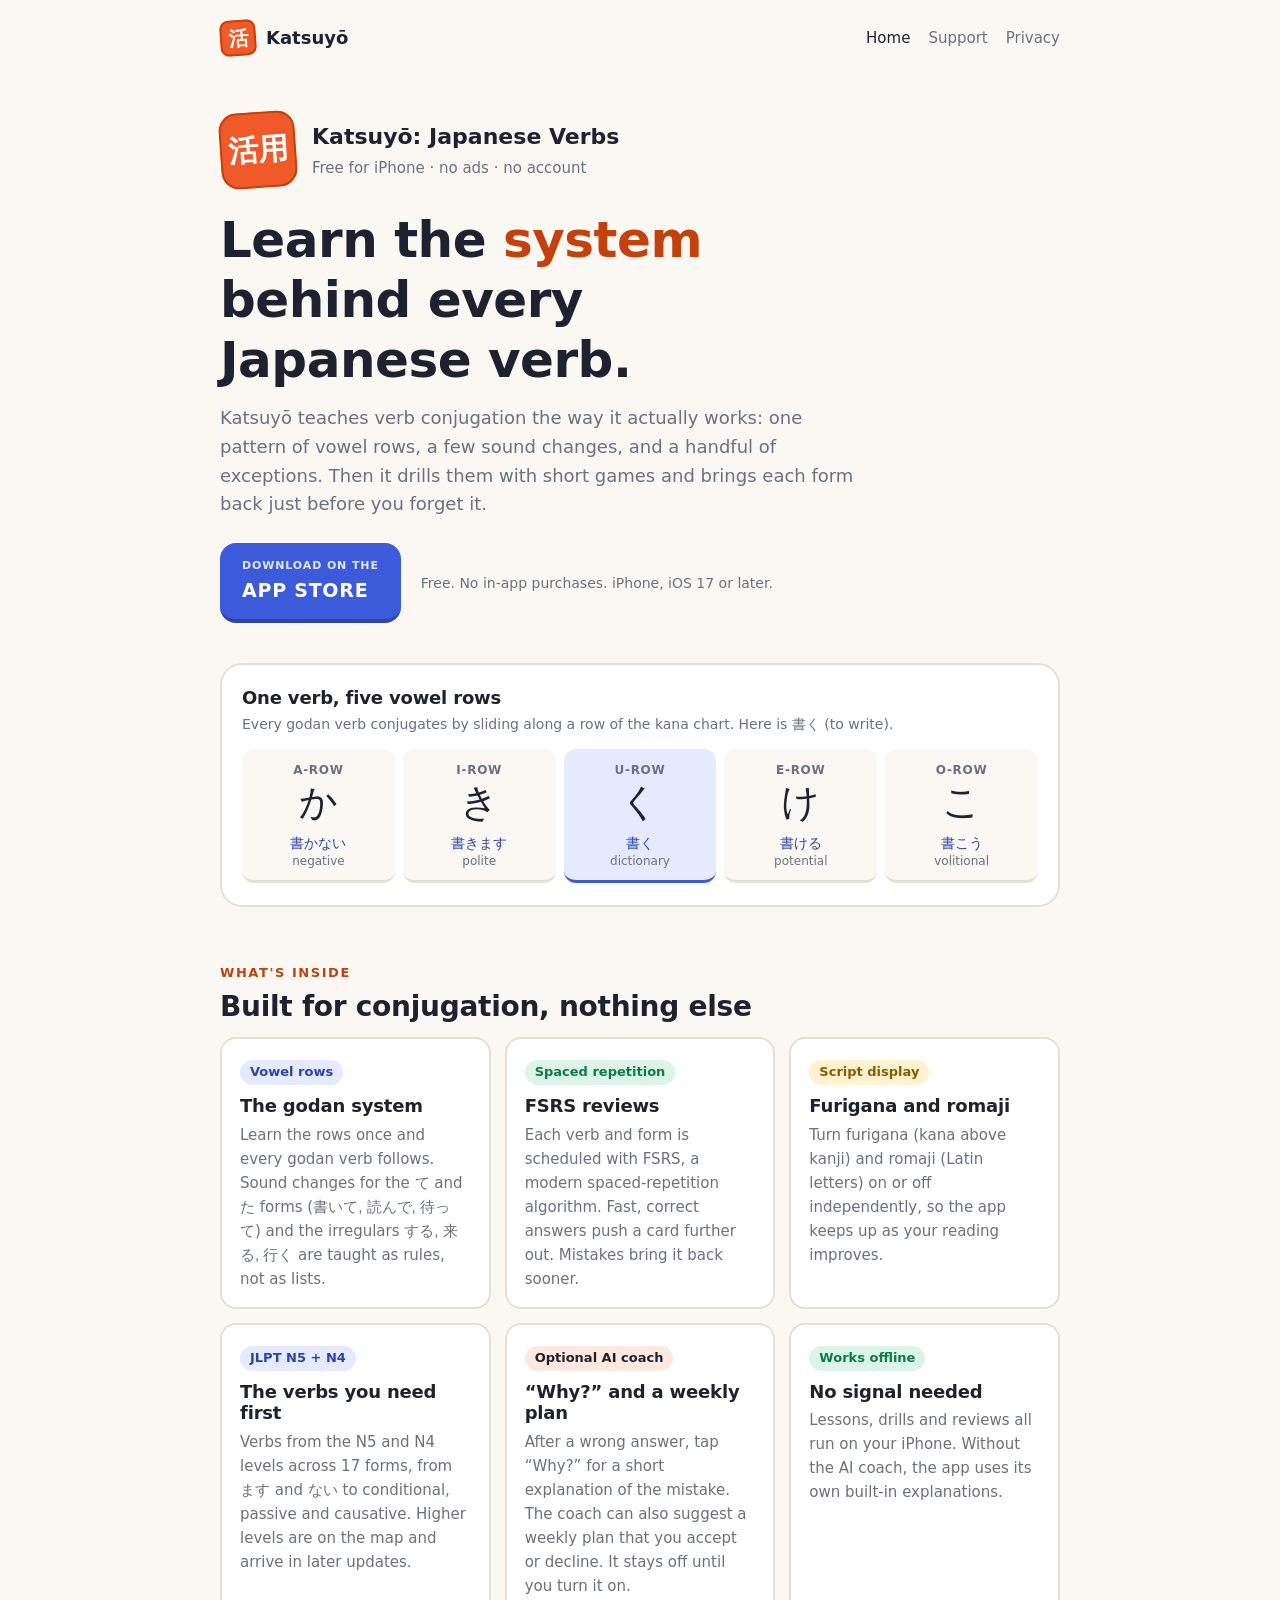
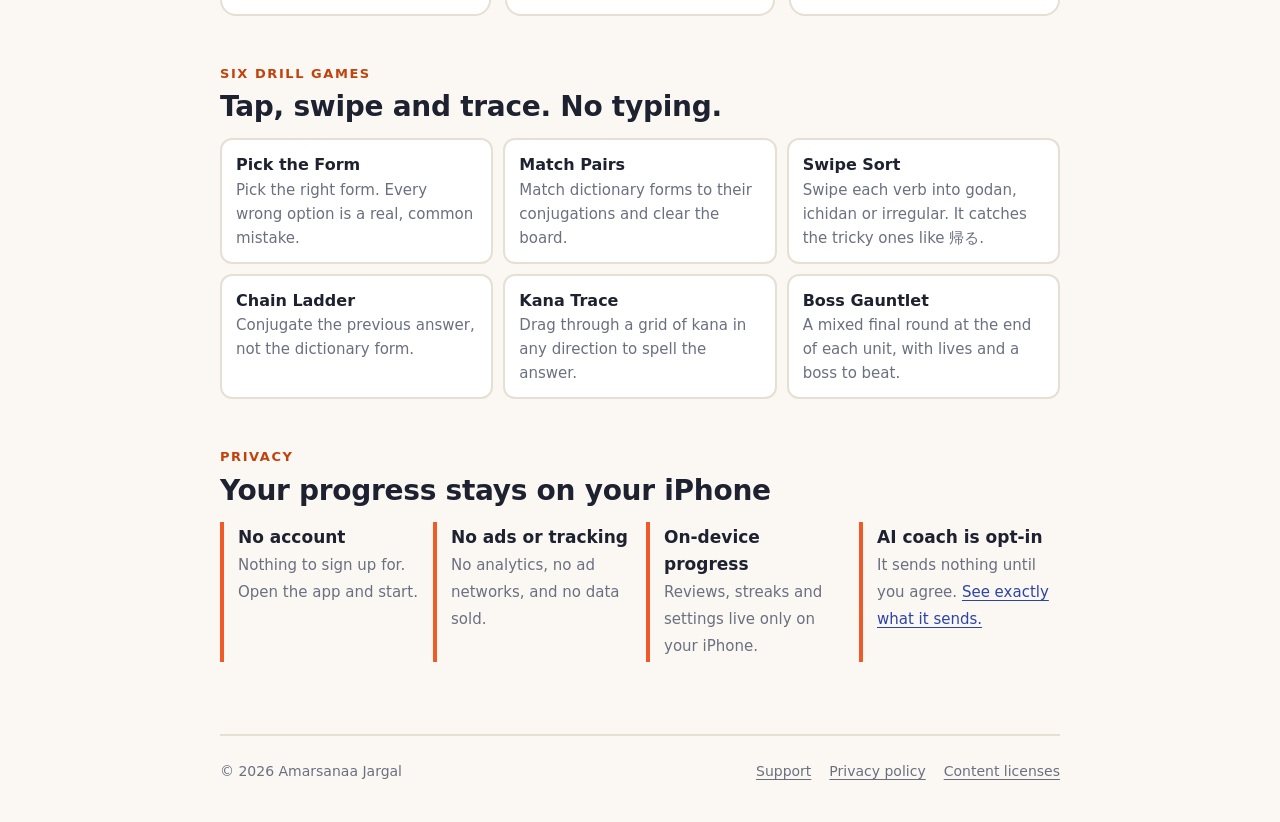
==== index.html @ 201c26b7 "Add Katsuyō site: landing, privacy policy, support Static GitHub Pages site for the Katsuyō iOS app," ====
<!doctype html>
<html lang="en">
<head>
  <meta charset="utf-8">
  <meta name="viewport" content="width=device-width, initial-scale=1">
  <title>Katsuyō: Japanese Verbs (活用)</title>
  <meta name="description" content="Katsuyō is a free iPhone app for Japanese verb conjugation: learn the godan vowel rows, play six drill games, and review with FSRS spaced repetition. No ads, no account, no tracking.">
  <meta name="color-scheme" content="light dark">
  <meta name="theme-color" content="#fbf8f3" media="(prefers-color-scheme: light)">
  <meta name="theme-color" content="#121419" media="(prefers-color-scheme: dark)">
  <link rel="canonical" href="https://amaraa87.github.io/katsuyo-site/">
  <link rel="stylesheet" href="assets/style.css">
  <link rel="icon" href="data:image/svg+xml,<svg xmlns='http://www.w3.org/2000/svg' viewBox='0 0 100 100'><rect width='100' height='100' rx='22' fill='%23F05A28'/><text x='50' y='71' font-size='62' text-anchor='middle' fill='white' font-family='sans-serif'>%E6%B4%BB</text></svg>">
</head>
<body>
  <a class="skip" href="#main">Skip to content</a>
  <div class="wrap">

    <header class="site-header">
      <a class="wordmark" href="./"><span class="hanko" aria-hidden="true" lang="ja">活</span>Katsuyō</a>
      <nav class="site-nav" aria-label="Site">
        <a href="./" aria-current="page">Home</a>
        <a href="support/">Support</a>
        <a href="privacy/">Privacy</a>
      </nav>
    </header>

    <main id="main">
      <section class="hero" aria-labelledby="hero-title">
        <div class="brand">
          <span class="hanko big" aria-hidden="true" lang="ja">活用</span>
          <div><b>Katsuyō: Japanese Verbs</b><span>Free for iPhone · no ads · no account</span></div>
        </div>
        <h1 id="hero-title">Learn the <em>system</em> behind every Japanese verb.</h1>
        <p class="sub">Katsuyō teaches verb conjugation the way it actually works: one pattern of vowel rows, a few sound changes, and a handful of exceptions. Then it drills them with short games and brings each form back just before you forget it.</p>
        <div class="cta">
          <a class="btn" href="https://apps.apple.com/app/id6818793474"><span><small>Download on the</small>App Store</span></a>
          <p>Free. No in-app purchases. iPhone, iOS 17 or later.</p>
        </div>

        <div class="rows" role="group" aria-labelledby="rows-title">
          <div class="rows-head">
            <h2 id="rows-title">One verb, five vowel rows</h2>
            <p>Every godan verb conjugates by sliding along a row of the kana chart. Here is <span lang="ja">書く</span> (to write).</p>
          </div>
          <ol>
            <li><span class="row">a-row</span><span class="kana" lang="ja">か</span><span class="ex" lang="ja">書かない</span><span class="use">negative</span></li>
            <li><span class="row">i-row</span><span class="kana" lang="ja">き</span><span class="ex" lang="ja">書きます</span><span class="use">polite</span></li>
            <li class="dict"><span class="row">u-row</span><span class="kana" lang="ja">く</span><span class="ex" lang="ja">書く</span><span class="use">dictionary</span></li>
            <li><span class="row">e-row</span><span class="kana" lang="ja">け</span><span class="ex" lang="ja">書ける</span><span class="use">potential</span></li>
            <li><span class="row">o-row</span><span class="kana" lang="ja">こ</span><span class="ex" lang="ja">書こう</span><span class="use">volitional</span></li>
          </ol>
        </div>
      </section>

      <section aria-labelledby="features-title">
        <p class="eyebrow">What's inside</p>
        <h2 id="features-title">Built for conjugation, nothing else</h2>
        <div class="grid">
          <div class="card">
            <span class="tag">Vowel rows</span>
            <h3>The godan system</h3>
            <p>Learn the rows once and every godan verb follows. Sound changes for the て and た forms (<span lang="ja">書いて, 読んで, 待って</span>) and the irregulars <span lang="ja">する, 来る, 行く</span> are taught as rules, not as lists.</p>
          </div>
          <div class="card">
            <span class="tag take">Spaced repetition</span>
            <h3>FSRS reviews</h3>
            <p>Each verb and form is scheduled with FSRS, a modern spaced-repetition algorithm. Fast, correct answers push a card further out. Mistakes bring it back sooner.</p>
          </div>
          <div class="card">
            <span class="tag kin">Script display</span>
            <h3>Furigana and romaji</h3>
            <p>Turn furigana (kana above kanji) and romaji (Latin letters) on or off independently, so the app keeps up as your reading improves.</p>
          </div>
          <div class="card">
            <span class="tag">JLPT N5 + N4</span>
            <h3>The verbs you need first</h3>
            <p>Verbs from the N5 and N4 levels across 17 forms, from <span lang="ja">ます</span> and <span lang="ja">ない</span> to conditional, passive and causative. Higher levels are on the map and arrive in later updates.</p>
          </div>
          <div class="card">
            <span class="tag shu">Optional AI coach</span>
            <h3>“Why?” and a weekly plan</h3>
            <p>After a wrong answer, tap “Why?” for a short explanation of the mistake. The coach can also suggest a weekly plan that you accept or decline. It stays off until you turn it on.</p>
          </div>
          <div class="card">
            <span class="tag take">Works offline</span>
            <h3>No signal needed</h3>
            <p>Lessons, drills and reviews all run on your iPhone. Without the AI coach, the app uses its own built-in explanations.</p>
          </div>
        </div>
      </section>

      <section aria-labelledby="drills-title">
        <p class="eyebrow">Six drill games</p>
        <h2 id="drills-title">Tap, swipe and trace. No typing.</h2>
        <ul class="drills">
          <li><b>Pick the Form</b>Pick the right form. Every wrong option is a real, common mistake.</li>
          <li><b>Match Pairs</b>Match dictionary forms to their conjugations and clear the board.</li>
          <li><b>Swipe Sort</b>Swipe each verb into godan, ichidan or irregular. It catches the tricky ones like <span lang="ja">帰る</span>.</li>
          <li><b>Chain Ladder</b>Conjugate the previous answer, not the dictionary form.</li>
          <li><b>Kana Trace</b>Drag through a grid of kana in any direction to spell the answer.</li>
          <li><b>Boss Gauntlet</b>A mixed final round at the end of each unit, with lives and a boss to beat.</li>
        </ul>
      </section>

      <section aria-labelledby="privacy-title">
        <p class="eyebrow">Privacy</p>
        <h2 id="privacy-title">Your progress stays on your iPhone</h2>
        <ul class="promise">
          <li><b>No account</b><span>Nothing to sign up for. Open the app and start.</span></li>
          <li><b>No ads or tracking</b><span>No analytics, no ad networks, and no data sold.</span></li>
          <li><b>On-device progress</b><span>Reviews, streaks and settings live only on your iPhone.</span></li>
          <li><b>AI coach is opt-in</b><span>It sends nothing until you agree. <a href="privacy/">See exactly what it sends.</a></span></li>
        </ul>
      </section>
    </main>

    <footer class="site-footer">
      <span>© 2026 Amarsanaa Jargal</span>
      <nav aria-label="Footer">
        <a href="support/">Support</a>
        <a href="privacy/">Privacy policy</a>
        <a href="support/#licenses">Content licenses</a>
      </nav>
    </footer>

  </div>
</body>
</html>
---- assets/style.css ----
/* Katsuyō — site identity, from the app's design tokens (DESIGN.md §2).
   和紙 washi paper, 藍 ai indigo for action, 朱 shu vermilion for brand and the 判子 stamp.
   System rounded type only: no web fonts, no scripts. */

:root {
  --bg: #fbf8f3;
  --surface: #ffffff;
  --sunk: #f1ece3;
  --border: #e6dfd3;
  --ink: #1e2230;
  --ink-muted: #6b7080;

  --ai: #3b5bdb;
  --ai-lip: #2b44a8;
  --ai-soft: #e5eaff;
  --ai-ink: #2b44a8;
  --ai-on: #ffffff;

  --shu: #f05a28;
  --shu-lip: #c2410c;
  --shu-soft: #ffe8de;
  --shu-ink: #c2410c;
  --shu-on: #ffffff;

  --take-soft: #dcf5e8;
  --take-ink: #0b7a4c;
  --kin-soft: #fff2d1;
  --kin-ink: #8a5a00;

  --font: ui-rounded, "SF Pro Rounded", "Hiragino Maru Gothic ProN", "Hiragino Sans",
          "Yu Gothic UI", "Noto Sans JP", system-ui, -apple-system, "Segoe UI", sans-serif;
  --font-ja: "Hiragino Maru Gothic ProN", "Hiragino Sans", "Yu Gothic UI", "Noto Sans JP",
             "Noto Sans CJK JP", sans-serif;

  color-scheme: light dark;
}

@media (prefers-color-scheme: dark) {
  :root {
    --bg: #121419;
    --surface: #1c1f27;
    --sunk: #262a34;
    --border: #313645;
    --ink: #eef0f5;
    --ink-muted: #9aa0b2;

    --ai: #5c7cfa;
    --ai-lip: #3b5bdb;
    --ai-soft: #1d2650;
    --ai-ink: #a9b9ff;

    --shu: #ff7043;
    --shu-lip: #d9541f;
    --shu-soft: #3a1d12;
    --shu-ink: #ffa584;
    --shu-on: #2a0e04;

    --take-soft: #0e2e21;
    --take-ink: #6ee0ae;
    --kin-soft: #3a2c0b;
    --kin-ink: #ffd27a;
  }
}

* { box-sizing: border-box; }

body {
  margin: 0;
  background: var(--bg);
  color: var(--ink);
  font-family: var(--font);
  font-size: 17px;
  font-weight: 500;
  line-height: 1.6;
  -webkit-font-smoothing: antialiased;
  -webkit-text-size-adjust: 100%;
}

[lang="ja"] { font-family: var(--font-ja); }

.wrap { max-width: 880px; margin: 0 auto; padding: 0 20px; }

a { color: var(--ai-ink); text-underline-offset: 3px; }
a:hover { text-decoration-thickness: 2px; }

:focus-visible { outline: 3px solid var(--ai); outline-offset: 2px; border-radius: 6px; }

.skip { position: absolute; left: -9999px; }
.skip:focus { left: 16px; top: 12px; background: var(--surface); padding: 8px 12px; z-index: 1; }

h1, h2, h3 { line-height: 1.2; font-weight: 800; letter-spacing: -0.01em; }
h2 { font-size: clamp(22px, 3.6vw, 28px); margin: 0 0 14px; }
h3 { font-size: 18px; margin: 0 0 6px; }

/* ── Header / footer ────────────────────────────────────────────────── */

.site-header {
  display: flex; align-items: center; justify-content: space-between;
  flex-wrap: wrap; gap: 12px 20px; padding: 20px 0;
}

.wordmark {
  display: flex; align-items: center; gap: 10px;
  color: var(--ink); text-decoration: none; font-weight: 800; font-size: 18px;
}

/* 判子 hanko: the brand stamp. */
.hanko {
  display: inline-grid; place-items: center;
  width: 36px; height: 36px; border-radius: 9px;
  background: var(--shu); color: var(--shu-on);
  font-family: var(--font-ja); font-size: 20px; font-weight: 700;
  box-shadow: inset 0 0 0 2px var(--shu-lip);
  transform: rotate(-4deg);
}
.hanko.big { width: 76px; height: 76px; border-radius: 18px; font-size: 30px; letter-spacing: -0.02em; }

.site-nav { display: flex; gap: 18px; font-size: 15px; }
.site-nav a { color: var(--ink-muted); text-decoration: none; }
.site-nav a:hover, .site-nav a[aria-current="page"] { color: var(--ink); }

.site-footer {
  margin-top: 72px; padding: 24px 0 40px; border-top: 2px solid var(--border);
  display: flex; flex-wrap: wrap; gap: 10px 24px; justify-content: space-between;
  font-size: 14px; color: var(--ink-muted);
}
.site-footer nav { display: flex; flex-wrap: wrap; gap: 18px; }
.site-footer a { color: var(--ink-muted); }

/* ── Buttons: a lip means pressable ─────────────────────────────────── */

.btn {
  display: inline-flex; align-items: center; gap: 10px;
  padding: 14px 22px; border-radius: 16px;
  background: var(--ai); color: var(--ai-on);
  border-bottom: 4px solid var(--ai-lip);
  font-weight: 800; font-size: 19px; letter-spacing: 0.04em; text-transform: uppercase;
  text-decoration: none;
  transition: transform 150ms ease, border-bottom-width 150ms ease;
}
.btn:hover { color: var(--ai-on); }
.btn:active { transform: translateY(3px); border-bottom-width: 1px; }
.btn small { display: block; font-size: 11px; letter-spacing: 0.08em; opacity: 0.85; }

/* ── Hero ───────────────────────────────────────────────────────────── */

.hero { padding: 36px 0 8px; }
.hero .brand { display: flex; align-items: center; gap: 16px; margin-bottom: 22px; }
.hero .brand div b { display: block; font-size: 22px; }
.hero .brand div span { color: var(--ink-muted); font-size: 15px; }
.hero h1 { font-size: clamp(30px, 6vw, 50px); margin: 0 0 14px; max-width: 16ch; }
.hero h1 em { font-style: normal; color: var(--shu-ink); }
.hero .sub { color: var(--ink-muted); font-size: 18px; max-width: 56ch; margin: 0 0 24px; }
.hero .cta { display: flex; flex-wrap: wrap; align-items: center; gap: 14px 20px; }
.hero .cta p { margin: 0; color: var(--ink-muted); font-size: 14px; }

/* Signature: the godan vowel row of 書く. */
.rows {
  margin: 40px 0 0; padding: 22px 20px; border-radius: 22px;
  background: var(--surface); border: 2px solid var(--border);
}
.rows-head { display: flex; flex-wrap: wrap; align-items: baseline; gap: 4px 12px; margin-bottom: 14px; }
.rows-head h2 { font-size: 18px; margin: 0; }
.rows-head p { margin: 0; color: var(--ink-muted); font-size: 14px; }
.rows ol { list-style: none; margin: 0; padding: 0; display: grid; grid-template-columns: repeat(5, 1fr); gap: 8px; }
.rows li {
  text-align: center; padding: 12px 4px 10px; border-radius: 12px;
  background: var(--bg); border-bottom: 3px solid var(--border);
}
.rows li.dict { background: var(--ai-soft); border-color: var(--ai); }
.rows .kana { display: block; font-family: var(--font-ja); font-size: clamp(26px, 6vw, 38px); line-height: 1.2; }
.rows .row { display: block; font-size: 12px; font-weight: 700; color: var(--ink-muted); text-transform: uppercase; letter-spacing: 0.06em; }
.rows .ex { display: block; font-family: var(--font-ja); font-size: 14px; margin-top: 6px; color: var(--ai-ink); }
.rows .use { display: block; font-size: 12px; color: var(--ink-muted); line-height: 1.3; }

/* ── Sections ───────────────────────────────────────────────────────── */

section { padding: 48px 0 0; }

.eyebrow {
  margin: 0 0 6px; font-size: 13px; font-weight: 800;
  letter-spacing: 0.12em; text-transform: uppercase; color: var(--shu-ink);
}

.grid { display: grid; gap: 14px; grid-template-columns: repeat(auto-fit, minmax(240px, 1fr)); }

/* Info cards are flat: no lip. */
.card {
  background: var(--surface); border: 2px solid var(--border); border-radius: 16px;
  padding: 18px 18px 16px;
}
.card p { margin: 0; color: var(--ink-muted); font-size: 15px; }
.card .tag {
  display: inline-block; margin-bottom: 10px; padding: 2px 10px; border-radius: 999px;
  font-size: 13px; font-weight: 700; background: var(--ai-soft); color: var(--ai-ink);
}
.card .tag.shu { background: var(--shu-soft); color: var(--ink); }
.card .tag.take { background: var(--take-soft); color: var(--take-ink); }
.card .tag.kin { background: var(--kin-soft); color: var(--kin-ink); }

.drills { list-style: none; padding: 0; margin: 0; display: grid; gap: 10px; grid-template-columns: repeat(auto-fit, minmax(240px, 1fr)); }
.drills li { padding: 12px 14px; border-radius: 12px; background: var(--surface); border: 2px solid var(--border); font-size: 15px; color: var(--ink-muted); }
.drills b { display: block; color: var(--ink); font-size: 16px; }

.promise {
  display: grid; gap: 12px; grid-template-columns: repeat(auto-fit, minmax(180px, 1fr));
  margin: 0; padding: 0; list-style: none;
}
.promise li { border-left: 4px solid var(--shu); padding: 2px 0 2px 14px; }
.promise b { display: block; }
.promise span { color: var(--ink-muted); font-size: 15px; }

/* ── Document pages ─────────────────────────────────────────────────── */

.doc { max-width: 720px; }
.doc h1 { font-size: clamp(28px, 5vw, 38px); margin: 32px 0 6px; }
.doc h2 { font-size: 21px; margin: 40px 0 10px; }
.doc .updated { color: var(--ink-muted); font-size: 14px; margin: 0 0 24px; }
.doc .lede {
  background: var(--shu-soft); border-radius: 16px; padding: 16px 18px; margin: 0 0 24px;
}
.doc li { margin: 6px 0; }
.doc code { font-size: 0.92em; background: var(--sunk); padding: 1px 6px; border-radius: 6px; }

.table-wrap { overflow-x: auto; }
table { border-collapse: collapse; width: 100%; font-size: 15px; }
th, td { text-align: left; vertical-align: top; padding: 10px 12px; border-bottom: 2px solid var(--border); }
th { font-weight: 800; }

details {
  background: var(--surface); border: 2px solid var(--border); border-radius: 16px;
  padding: 2px 18px; margin: 10px 0;
}
summary {
  cursor: pointer; font-weight: 700; padding: 14px 0; list-style: none;
  display: flex; justify-content: space-between; gap: 12px;
}
summary::-webkit-details-marker { display: none; }
summary::after { content: "+"; color: var(--ai-ink); font-weight: 800; flex-shrink: 0; }
details[open] summary::after { content: "−"; }
details p, details ul { margin-top: 0; color: var(--ink-muted); }

.contact {
  margin: 36px 0 0; padding: 22px 22px; border-radius: 22px;
  background: var(--ai-soft); border: 2px solid var(--ai);
}
.contact h2 { margin: 0 0 6px; font-size: 21px; }
.contact p { margin: 6px 0; }

@media (prefers-reduced-motion: reduce) {
  .btn { transition: none; }
}

@media (max-width: 560px) {
  .rows { padding: 16px 12px; }
  .rows ol { gap: 5px; }
  .rows li { padding: 10px 2px 8px; }
  .rows .row { font-size: 10px; letter-spacing: 0; }
  .rows .ex { font-size: 11px; white-space: nowrap; }
  .rows .use { display: none; }
}
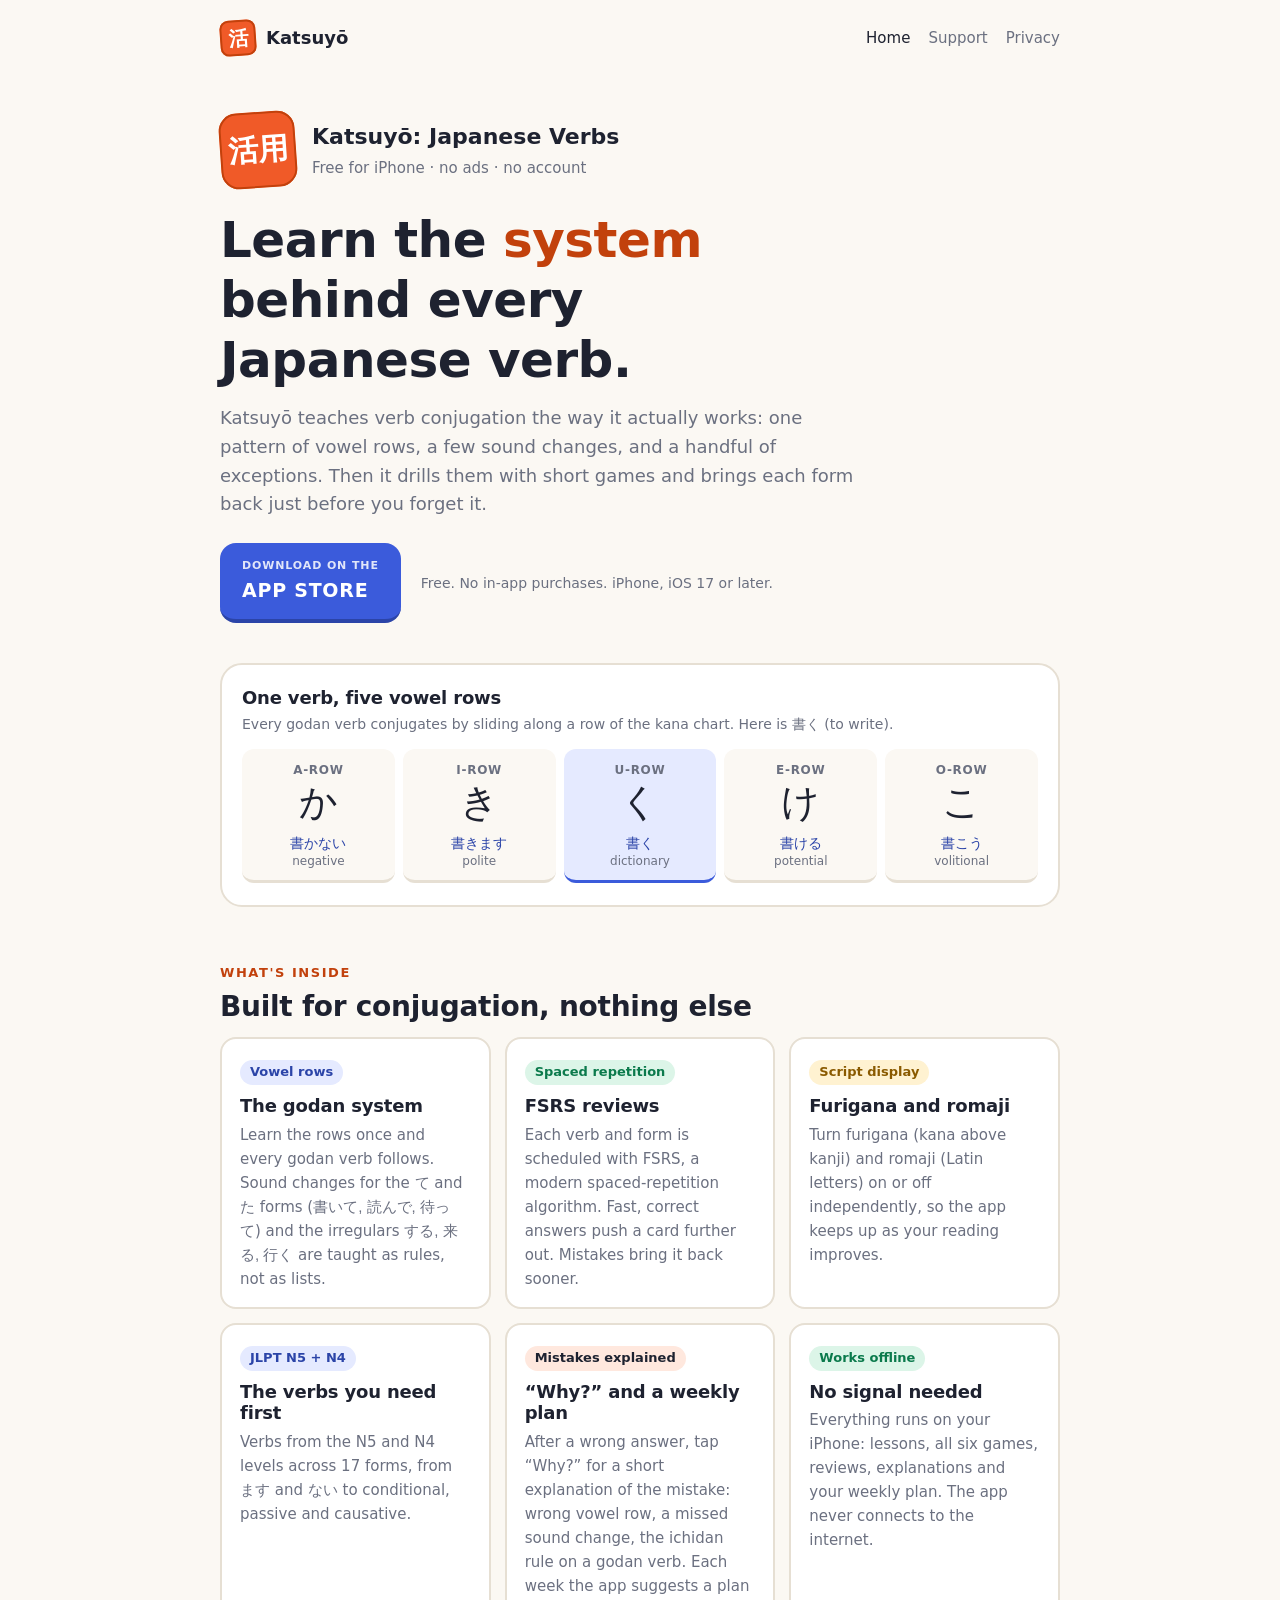
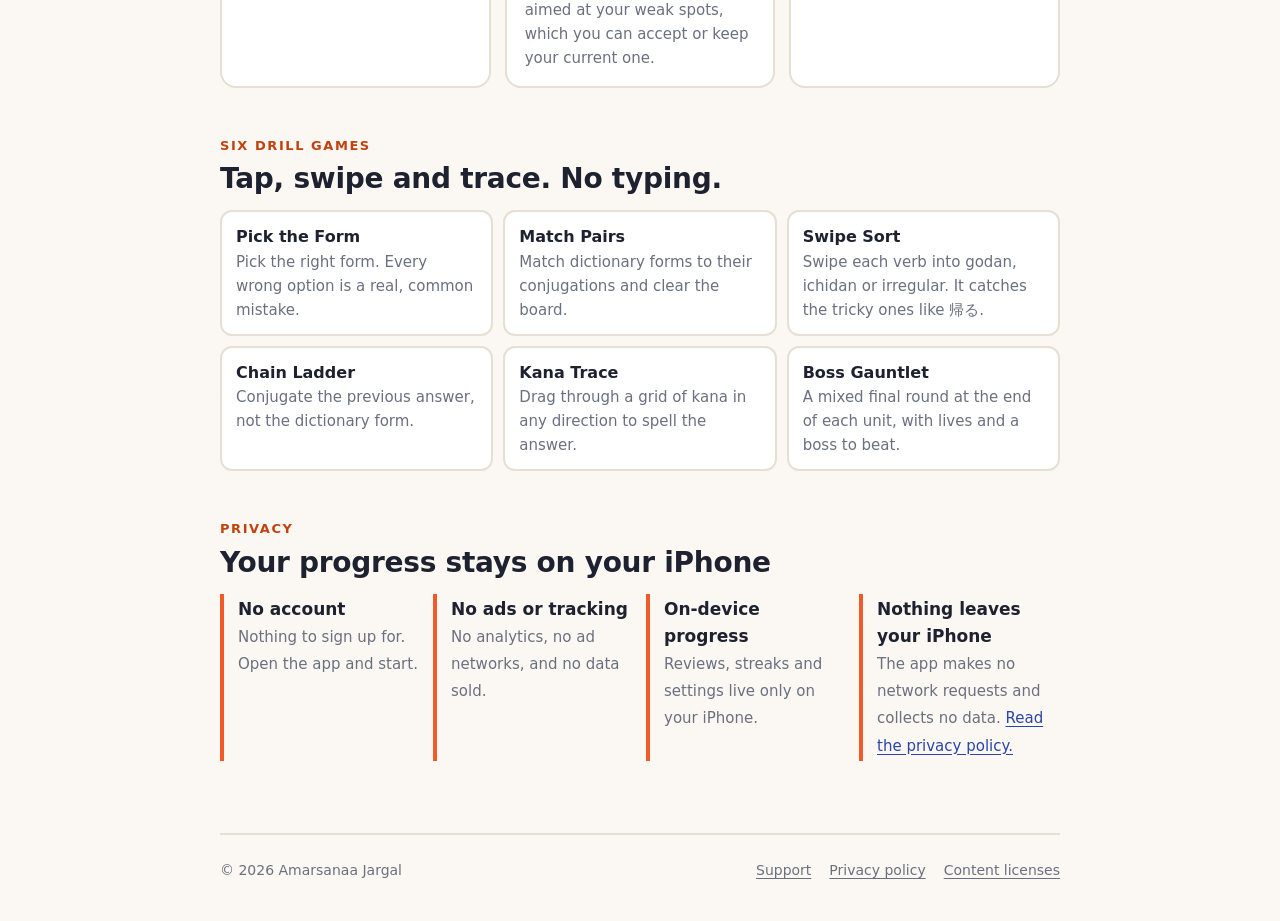
==== commit ca55d668: "Site: Katsuyō 1.0 is fully offline The AI coach and its server are gone (owner decision 2026-10-05)," ====
--- a/index.html
+++ b/index.html
@@ -75,17 +75,17 @@
           <div class="card">
             <span class="tag">JLPT N5 + N4</span>
             <h3>The verbs you need first</h3>
-            <p>Verbs from the N5 and N4 levels across 17 forms, from <span lang="ja">ます</span> and <span lang="ja">ない</span> to conditional, passive and causative. Higher levels are on the map and arrive in later updates.</p>
+            <p>Verbs from the N5 and N4 levels across 17 forms, from <span lang="ja">ます</span> and <span lang="ja">ない</span> to conditional, passive and causative.</p>
           </div>
           <div class="card">
-            <span class="tag shu">Optional AI coach</span>
+            <span class="tag shu">Mistakes explained</span>
             <h3>“Why?” and a weekly plan</h3>
-            <p>After a wrong answer, tap “Why?” for a short explanation of the mistake. The coach can also suggest a weekly plan that you accept or decline. It stays off until you turn it on.</p>
+            <p>After a wrong answer, tap “Why?” for a short explanation of the mistake: wrong vowel row, a missed sound change, the ichidan rule on a godan verb. Each week the app suggests a plan aimed at your weak spots, which you can accept or keep your current one.</p>
           </div>
           <div class="card">
             <span class="tag take">Works offline</span>
             <h3>No signal needed</h3>
-            <p>Lessons, drills and reviews all run on your iPhone. Without the AI coach, the app uses its own built-in explanations.</p>
+            <p>Everything runs on your iPhone: lessons, all six games, reviews, explanations and your weekly plan. The app never connects to the internet.</p>
           </div>
         </div>
       </section>
@@ -110,7 +110,7 @@
           <li><b>No account</b><span>Nothing to sign up for. Open the app and start.</span></li>
           <li><b>No ads or tracking</b><span>No analytics, no ad networks, and no data sold.</span></li>
           <li><b>On-device progress</b><span>Reviews, streaks and settings live only on your iPhone.</span></li>
-          <li><b>AI coach is opt-in</b><span>It sends nothing until you agree. <a href="privacy/">See exactly what it sends.</a></span></li>
+          <li><b>Nothing leaves your iPhone</b><span>The app makes no network requests and collects no data. <a href="privacy/">Read the privacy policy.</a></span></li>
         </ul>
       </section>
     </main>
